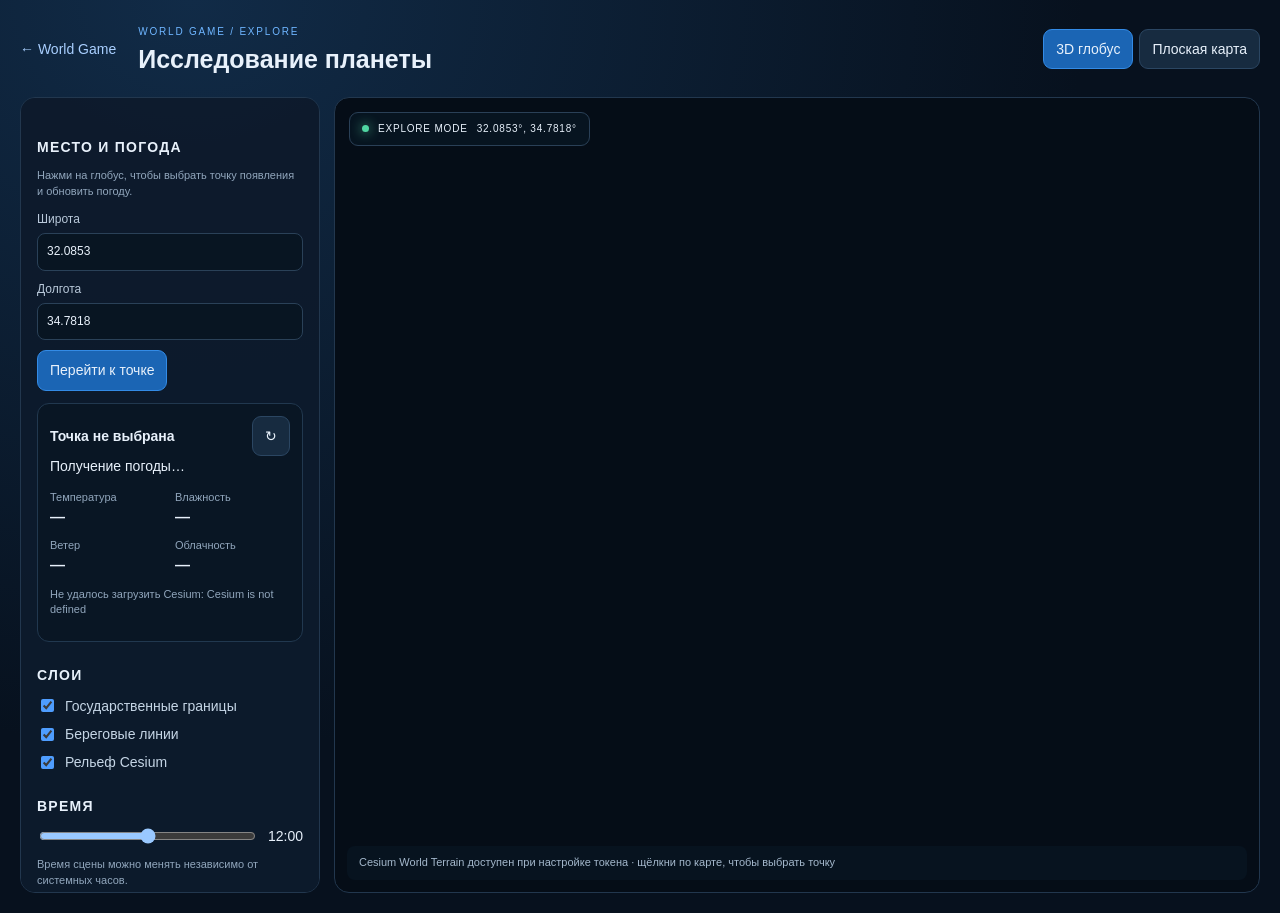
==== static/explore.html @ ffb4f21f "Add standalone Explore mode with weather controls" ====
<!doctype html>
<html lang="ru"><head><meta charset="utf-8"><meta name="viewport" content="width=device-width,initial-scale=1">
<title>World Game — Explore</title>
<link rel="stylesheet" href="https://cesium.com/downloads/cesiumjs/releases/1.132/Build/Cesium/Widgets/widgets.css">
<link rel="stylesheet" href="/static/explore.css">
<script>window.CESIUM_BASE_URL="https://cesium.com/downloads/cesiumjs/releases/1.132/Build/Cesium/";</script>
<script src="https://cesium.com/downloads/cesiumjs/releases/1.132/Build/Cesium/Cesium.js"></script>
</head><body><main class="shell"><header><a href="/">← World Game</a><div><span class="eyebrow">WORLD GAME / EXPLORE</span><h1>Исследование планеты</h1></div><div class="view-switch"><button id="globeBtn" class="active">3D глобус</button><button id="mapBtn">Плоская карта</button></div></header>
<section class="layout"><aside class="panel">
<h2>Место и погода</h2><p class="hint">Нажми на глобус, чтобы выбрать точку появления и обновить погоду.</p>
<label>Широта<input id="lat" type="number" min="-90" max="90" step="0.0001" value="32.0853"></label><label>Долгота<input id="lon" type="number" min="-180" max="180" step="0.0001" value="34.7818"></label><button id="goBtn" class="primary">Перейти к точке</button>
<div class="weather-card"><div class="weather-top"><strong id="place">Точка не выбрана</strong><button id="refreshWeather" title="Обновить">↻</button></div><div id="weatherSummary">Получение погоды…</div><div class="weather-grid"><span>Температура<b id="temp">—</b></span><span>Влажность<b id="humidity">—</b></span><span>Ветер<b id="wind">—</b></span><span>Облачность<b id="clouds">—</b></span></div><p id="weatherStatus" class="hint">Погода OpenWeather</p></div>
<h2>Слои</h2><label class="check"><input id="borders" type="checkbox" checked> Государственные границы</label><label class="check"><input id="coast" type="checkbox" checked> Береговые линии</label><label class="check"><input id="terrain" type="checkbox" checked> Рельеф Cesium</label>
<h2>Время</h2><div class="time-row"><input id="time" type="range" min="0" max="1439" value="720"><output id="timeLabel">12:00</output></div><p class="hint">Время сцены можно менять независимо от системных часов.</p>
<h2>Погода в сцене</h2><label class="check"><input id="liveWeather" type="checkbox" checked> Использовать реальную погоду</label><label>Эффект<select id="effect"><option value="auto">Автоматически по погоде</option><option value="clear">Ясно</option><option value="clouds">Облака</option><option value="rain">Дождь</option><option value="snow">Снег</option><option value="fog">Туман</option><option value="storm">Буря</option></select></label><label>Интенсивность <span id="intensityValue">60%</span><input id="intensity" type="range" min="0" max="100" value="60"></label><button id="applyWeather">Применить погоду</button>
<h2>Флаг у точки</h2><label class="check"><input id="flagToggle" type="checkbox" checked> Показать флаг</label><label>Страна<select id="flagCountry"><option value="IL">🇮🇱 Израиль</option><option value="US">🇺🇸 США</option><option value="GB">🇬🇧 Великобритания</option><option value="FR">🇫🇷 Франция</option><option value="DE">🇩🇪 Германия</option><option value="JP">🇯🇵 Япония</option><option value="BR">🇧🇷 Бразилия</option><option value="CA">🇨🇦 Канада</option><option value="UA">🇺🇦 Украина</option><option value="PL">🇵🇱 Польша</option></select></label><p class="hint">Направление и скорость ветра берутся из OpenWeather. Флаг — процедурная модель ткани, не внешний 3D-ассет.</p>
</aside><div class="map-wrap"><div id="exploreGlobe"></div><div class="map-badge"><span class="pulse"></span> EXPLORE MODE <span id="coordLabel">32.0853°, 34.7818°</span></div><div class="map-footer">Cesium World Terrain доступен при настройке токена · щёлкни по карте, чтобы выбрать точку</div></div></section></main><script src="/static/explore.js"></script></body></html>
---- static/explore.css ----
:root{color-scheme:dark;--bg:#07111e;--panel:#0d1b2c;--line:#22374e;--text:#e8f1fb;--muted:#91a6bc;--blue:#4e9dff}*{box-sizing:border-box}body{margin:0;background:radial-gradient(ellipse at 15% 0,#112b47,var(--bg) 58%);color:var(--text);font:14px/1.45 Inter,Segoe UI,Arial,sans-serif}.shell{max-width:1600px;margin:auto;padding:20px}header{display:flex;align-items:center;gap:22px;margin-bottom:18px}header a{color:#a9cfff;text-decoration:none}h1{font-size:25px;margin:1px 0}h2{font-size:14px;text-transform:uppercase;letter-spacing:.09em;margin:23px 0 10px}header h2{margin:0}.eyebrow{color:#6eb5ff;font-size:10px;letter-spacing:.18em}.view-switch{margin-left:auto;display:flex;gap:6px}button,select,input{font:inherit}button{background:#172b40;border:1px solid #2b4662;color:var(--text);padding:9px 12px;border-radius:9px;cursor:pointer}button:hover{border-color:var(--blue)}button.active,.primary{background:#1b65b4;border-color:#338be6}.layout{display:grid;grid-template-columns:300px minmax(0,1fr);gap:14px;height:calc(100vh - 104px);min-height:580px}.panel{overflow:auto;background:rgba(13,27,44,.96);border:1px solid var(--line);border-radius:15px;padding:16px}.panel label:not(.check){display:block;color:#b9c9da;font-size:12px;margin:10px 0}.panel input:not([type=checkbox]):not([type=range]),select{display:block;width:100%;margin-top:5px;background:#081522;border:1px solid #2a4158;border-radius:8px;color:var(--text);padding:9px}.check{display:flex;align-items:center;gap:8px;margin:8px 0;color:#c5d5e5}.check input{accent-color:var(--blue)}.hint{font-size:11px;color:var(--muted)}.weather-card{padding:12px;background:#091624;border:1px solid #21384f;border-radius:12px;margin-top:12px}.weather-top{display:flex;justify-content:space-between;align-items:center}.weather-grid{display:grid;grid-template-columns:1fr 1fr;gap:10px;margin-top:14px}.weather-grid span{font-size:11px;color:var(--muted)}.weather-grid b{display:block;color:var(--text);font-size:15px}.time-row{display:flex;gap:10px;align-items:center}.time-row input{flex:1;min-width:0}.map-wrap{position:relative;overflow:hidden;border:1px solid var(--line);border-radius:15px;background:#050d17;min-width:0}#exploreGlobe{position:absolute;inset:0}.map-badge{position:absolute;top:14px;left:14px;display:flex;gap:9px;align-items:center;background:#081522dd;border:1px solid #2a4057;padding:9px 12px;border-radius:9px;font-size:10px;letter-spacing:.08em;pointer-events:none}.pulse{width:7px;height:7px;background:#50d6a2;border-radius:50%;box-shadow:0 0 12px #50d6a2}.map-footer{position:absolute;bottom:12px;left:12px;right:12px;background:#081522d9;padding:9px 12px;border-radius:8px;color:#a4b8cc;font-size:11px;pointer-events:none}@media(max-width:850px){.shell{padding:10px}header{flex-wrap:wrap;gap:10px}.view-switch{margin-left:0}.layout{height:auto;grid-template-columns:1fr}.panel{order:2;max-height:none}.map-wrap{height:58vh;min-height:400px;order:1}}
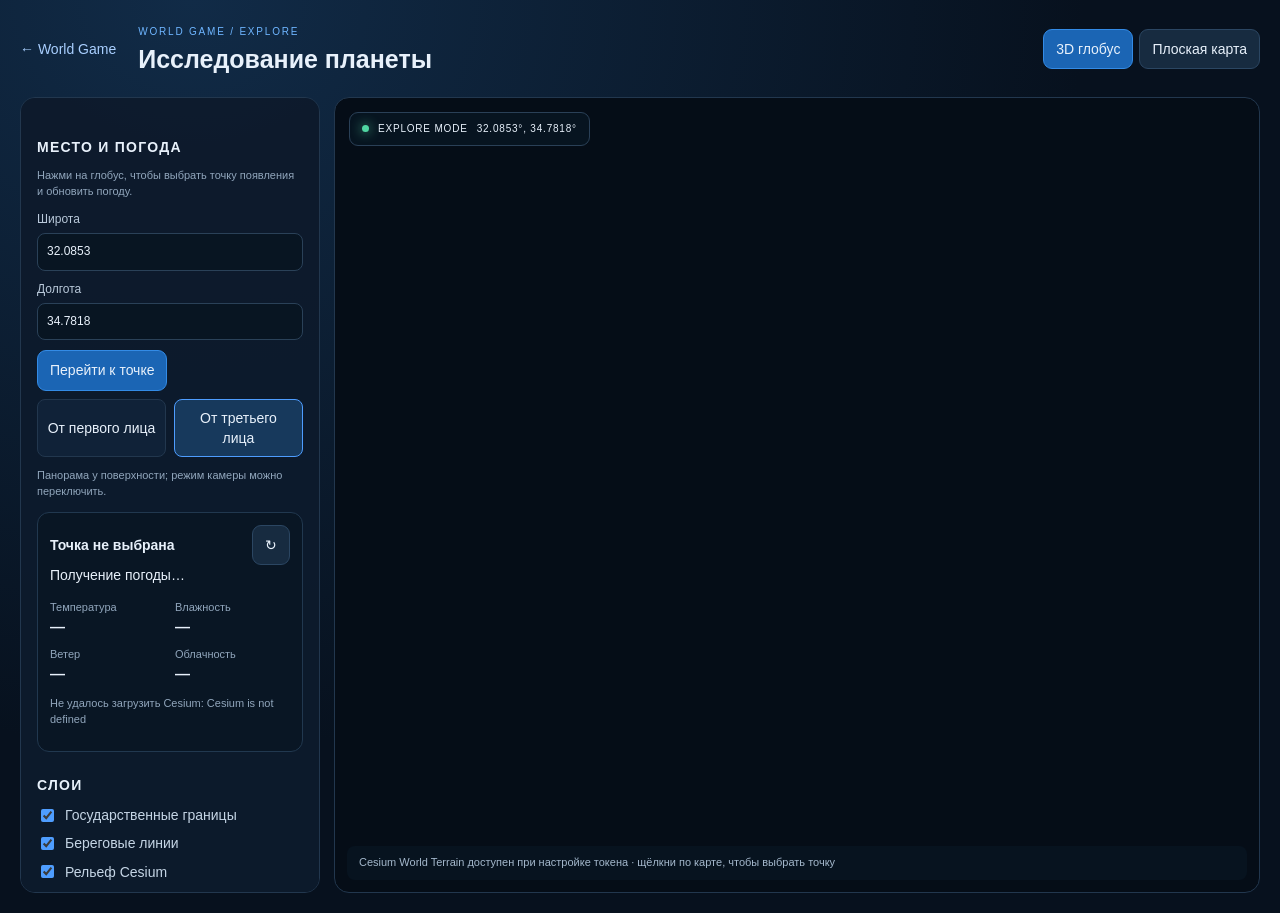
==== commit 8bce08e3: "Fix satellite imagery layer and add ground-level Explore panorama camera" ====
--- a/static/explore.html
+++ b/static/explore.html
@@ -8,10 +8,10 @@
 </head><body><main class="shell"><header><a href="/">← World Game</a><div><span class="eyebrow">WORLD GAME / EXPLORE</span><h1>Исследование планеты</h1></div><div class="view-switch"><button id="globeBtn" class="active">3D глобус</button><button id="mapBtn">Плоская карта</button></div></header>
 <section class="layout"><aside class="panel">
 <h2>Место и погода</h2><p class="hint">Нажми на глобус, чтобы выбрать точку появления и обновить погоду.</p>
-<label>Широта<input id="lat" type="number" min="-90" max="90" step="0.0001" value="32.0853"></label><label>Долгота<input id="lon" type="number" min="-180" max="180" step="0.0001" value="34.7818"></label><button id="goBtn" class="primary">Перейти к точке</button>
+<label>Широта<input id="lat" type="number" min="-90" max="90" step="0.0001" value="32.0853"></label><label>Долгота<input id="lon" type="number" min="-180" max="180" step="0.0001" value="34.7818"></label><button id="goBtn" class="primary">Перейти к точке</button><div class="camera-mode"><button id="firstPersonBtn" type="button">От первого лица</button><button id="thirdPersonBtn" class="active" type="button">От третьего лица</button></div><p class="hint">Панорама у поверхности; режим камеры можно переключить.</p>
 <div class="weather-card"><div class="weather-top"><strong id="place">Точка не выбрана</strong><button id="refreshWeather" title="Обновить">↻</button></div><div id="weatherSummary">Получение погоды…</div><div class="weather-grid"><span>Температура<b id="temp">—</b></span><span>Влажность<b id="humidity">—</b></span><span>Ветер<b id="wind">—</b></span><span>Облачность<b id="clouds">—</b></span></div><p id="weatherStatus" class="hint">Погода OpenWeather</p></div>
 <h2>Слои</h2><label class="check"><input id="borders" type="checkbox" checked> Государственные границы</label><label class="check"><input id="coast" type="checkbox" checked> Береговые линии</label><label class="check"><input id="terrain" type="checkbox" checked> Рельеф Cesium</label>
 <h2>Время</h2><div class="time-row"><input id="time" type="range" min="0" max="1439" value="720"><output id="timeLabel">12:00</output></div><p class="hint">Время сцены можно менять независимо от системных часов.</p>
-<h2>Погода в сцене</h2><label class="check"><input id="liveWeather" type="checkbox" checked> Использовать реальную погоду</label><label>Эффект<select id="effect"><option value="auto">Автоматически по погоде</option><option value="clear">Ясно</option><option value="clouds">Облака</option><option value="rain">Дождь</option><option value="snow">Снег</option><option value="fog">Туман</option><option value="storm">Буря</option></select></label><label>Интенсивность <span id="intensityValue">60%</span><input id="intensity" type="range" min="0" max="100" value="60"></label><button id="applyWeather">Применить погоду</button>
+<h2>Погодная карта</h2><label>Слой данных<select id="weatherLayer"><option value="none">Без слоя</option><option value="clouds_new">Облачность</option><option value="precipitation_new">Осадки</option><option value="wind_new">Ветер</option><option value="temp_new">Температура</option><option value="pressure_new">Давление</option></select></label><p class="hint">Карта показывает погодные данные OpenWeather поверх глобуса. Доступность слоёв зависит от тарифа API.</p><h2>Погода в сцене</h2><label class="check"><input id="liveWeather" type="checkbox" checked> Использовать реальную погоду</label><label>Эффект<select id="effect"><option value="auto">Автоматически по погоде</option><option value="clear">Ясно</option><option value="clouds">Облака</option><option value="rain">Дождь</option><option value="snow">Снег</option><option value="fog">Туман</option><option value="storm">Буря</option></select></label><label>Интенсивность <span id="intensityValue">60%</span><input id="intensity" type="range" min="0" max="100" value="60"></label><button id="applyWeather">Применить погоду</button>
 <h2>Флаг у точки</h2><label class="check"><input id="flagToggle" type="checkbox" checked> Показать флаг</label><label>Страна<select id="flagCountry"><option value="IL">🇮🇱 Израиль</option><option value="US">🇺🇸 США</option><option value="GB">🇬🇧 Великобритания</option><option value="FR">🇫🇷 Франция</option><option value="DE">🇩🇪 Германия</option><option value="JP">🇯🇵 Япония</option><option value="BR">🇧🇷 Бразилия</option><option value="CA">🇨🇦 Канада</option><option value="UA">🇺🇦 Украина</option><option value="PL">🇵🇱 Польша</option></select></label><p class="hint">Направление и скорость ветра берутся из OpenWeather. Флаг — процедурная модель ткани, не внешний 3D-ассет.</p>
 </aside><div class="map-wrap"><div id="exploreGlobe"></div><div class="map-badge"><span class="pulse"></span> EXPLORE MODE <span id="coordLabel">32.0853°, 34.7818°</span></div><div class="map-footer">Cesium World Terrain доступен при настройке токена · щёлкни по карте, чтобы выбрать точку</div></div></section></main><script src="/static/explore.js"></script></body></html>
--- a/static/explore.css
+++ b/static/explore.css
@@ -1 +1,2 @@
+.camera-mode{display:flex;gap:8px;margin:8px 0}.camera-mode button{flex:1}.camera-mode button.active{border-color:var(--blue);background:#17395c}.camera-mode button{border:1px solid var(--line);background:#102238;color:var(--text);border-radius:8px;padding:8px;cursor:pointer}
 :root{color-scheme:dark;--bg:#07111e;--panel:#0d1b2c;--line:#22374e;--text:#e8f1fb;--muted:#91a6bc;--blue:#4e9dff}*{box-sizing:border-box}body{margin:0;background:radial-gradient(ellipse at 15% 0,#112b47,var(--bg) 58%);color:var(--text);font:14px/1.45 Inter,Segoe UI,Arial,sans-serif}.shell{max-width:1600px;margin:auto;padding:20px}header{display:flex;align-items:center;gap:22px;margin-bottom:18px}header a{color:#a9cfff;text-decoration:none}h1{font-size:25px;margin:1px 0}h2{font-size:14px;text-transform:uppercase;letter-spacing:.09em;margin:23px 0 10px}header h2{margin:0}.eyebrow{color:#6eb5ff;font-size:10px;letter-spacing:.18em}.view-switch{margin-left:auto;display:flex;gap:6px}button,select,input{font:inherit}button{background:#172b40;border:1px solid #2b4662;color:var(--text);padding:9px 12px;border-radius:9px;cursor:pointer}button:hover{border-color:var(--blue)}button.active,.primary{background:#1b65b4;border-color:#338be6}.layout{display:grid;grid-template-columns:300px minmax(0,1fr);gap:14px;height:calc(100vh - 104px);min-height:580px}.panel{overflow:auto;background:rgba(13,27,44,.96);border:1px solid var(--line);border-radius:15px;padding:16px}.panel label:not(.check){display:block;color:#b9c9da;font-size:12px;margin:10px 0}.panel input:not([type=checkbox]):not([type=range]),select{display:block;width:100%;margin-top:5px;background:#081522;border:1px solid #2a4158;border-radius:8px;color:var(--text);padding:9px}.check{display:flex;align-items:center;gap:8px;margin:8px 0;color:#c5d5e5}.check input{accent-color:var(--blue)}.hint{font-size:11px;color:var(--muted)}.weather-card{padding:12px;background:#091624;border:1px solid #21384f;border-radius:12px;margin-top:12px}.weather-top{display:flex;justify-content:space-between;align-items:center}.weather-grid{display:grid;grid-template-columns:1fr 1fr;gap:10px;margin-top:14px}.weather-grid span{font-size:11px;color:var(--muted)}.weather-grid b{display:block;color:var(--text);font-size:15px}.time-row{display:flex;gap:10px;align-items:center}.time-row input{flex:1;min-width:0}.map-wrap{position:relative;overflow:hidden;border:1px solid var(--line);border-radius:15px;background:#050d17;min-width:0}#exploreGlobe{position:absolute;inset:0}.map-badge{position:absolute;top:14px;left:14px;display:flex;gap:9px;align-items:center;background:#081522dd;border:1px solid #2a4057;padding:9px 12px;border-radius:9px;font-size:10px;letter-spacing:.08em;pointer-events:none}.pulse{width:7px;height:7px;background:#50d6a2;border-radius:50%;box-shadow:0 0 12px #50d6a2}.map-footer{position:absolute;bottom:12px;left:12px;right:12px;background:#081522d9;padding:9px 12px;border-radius:8px;color:#a4b8cc;font-size:11px;pointer-events:none}@media(max-width:850px){.shell{padding:10px}header{flex-wrap:wrap;gap:10px}.view-switch{margin-left:0}.layout{height:auto;grid-template-columns:1fr}.panel{order:2;max-height:none}.map-wrap{height:58vh;min-height:400px;order:1}}
